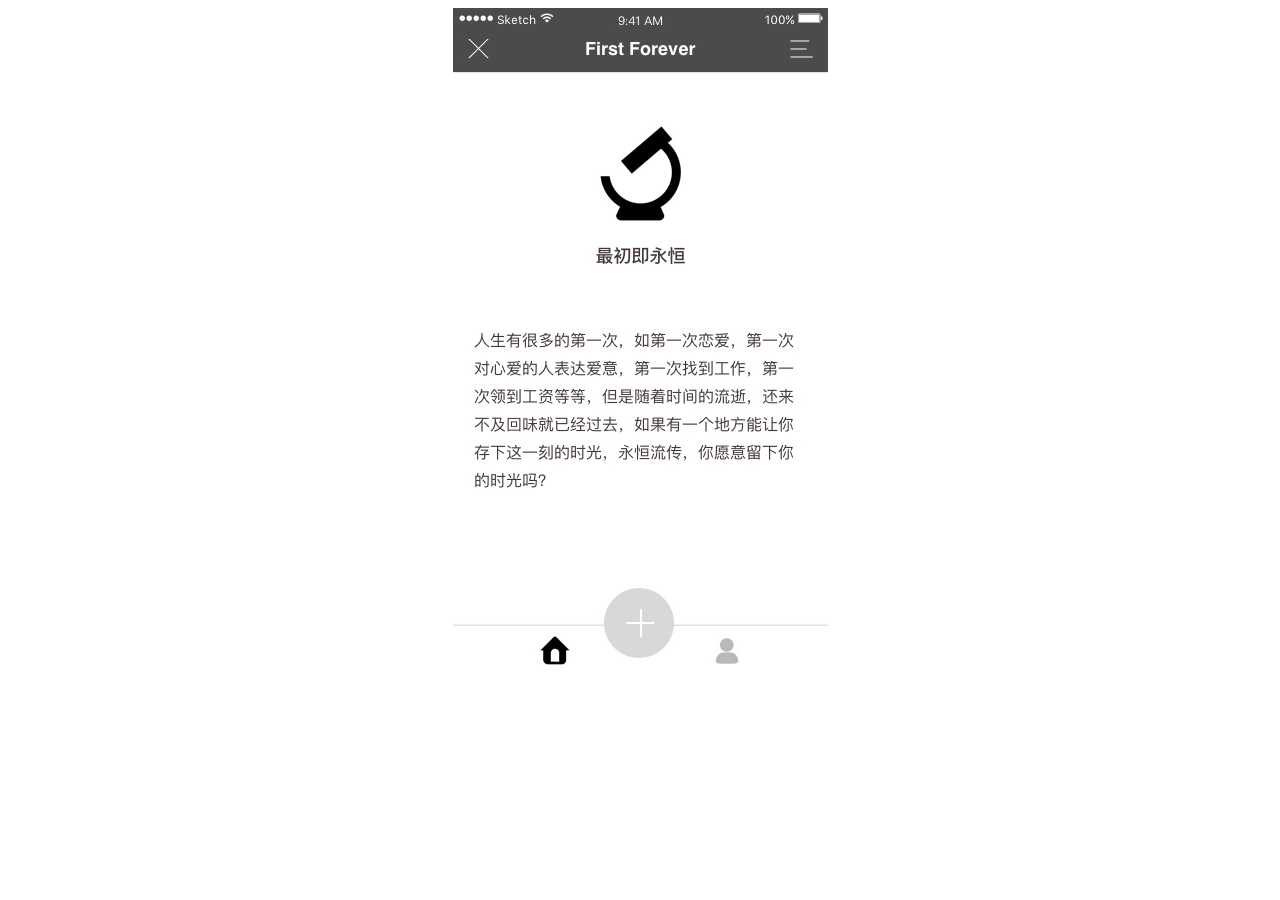
==== public/index.html @ b23efcf9 "Merge 60cd5068aedeac9380a2b76b3649a39e868a1724 into c3f8c4cc0a2c03d5113ac1af882ae8c8bd986554" ====
<!DOCTYPE html>
<html lang="en">
<head>
    <meta charset="UTF-8">
    <meta name="viewport" content="width=device-width,initial-scale=1.0, minimum-scale=1.0, maximum-scale=1.0, user-scalable=no"/>
    <title>First Forever</title>
</head>
<body style="text-align: center">

<a href="list.html">
    <img src="imgs/welcome.jpg">
</a>


</body>
</html>
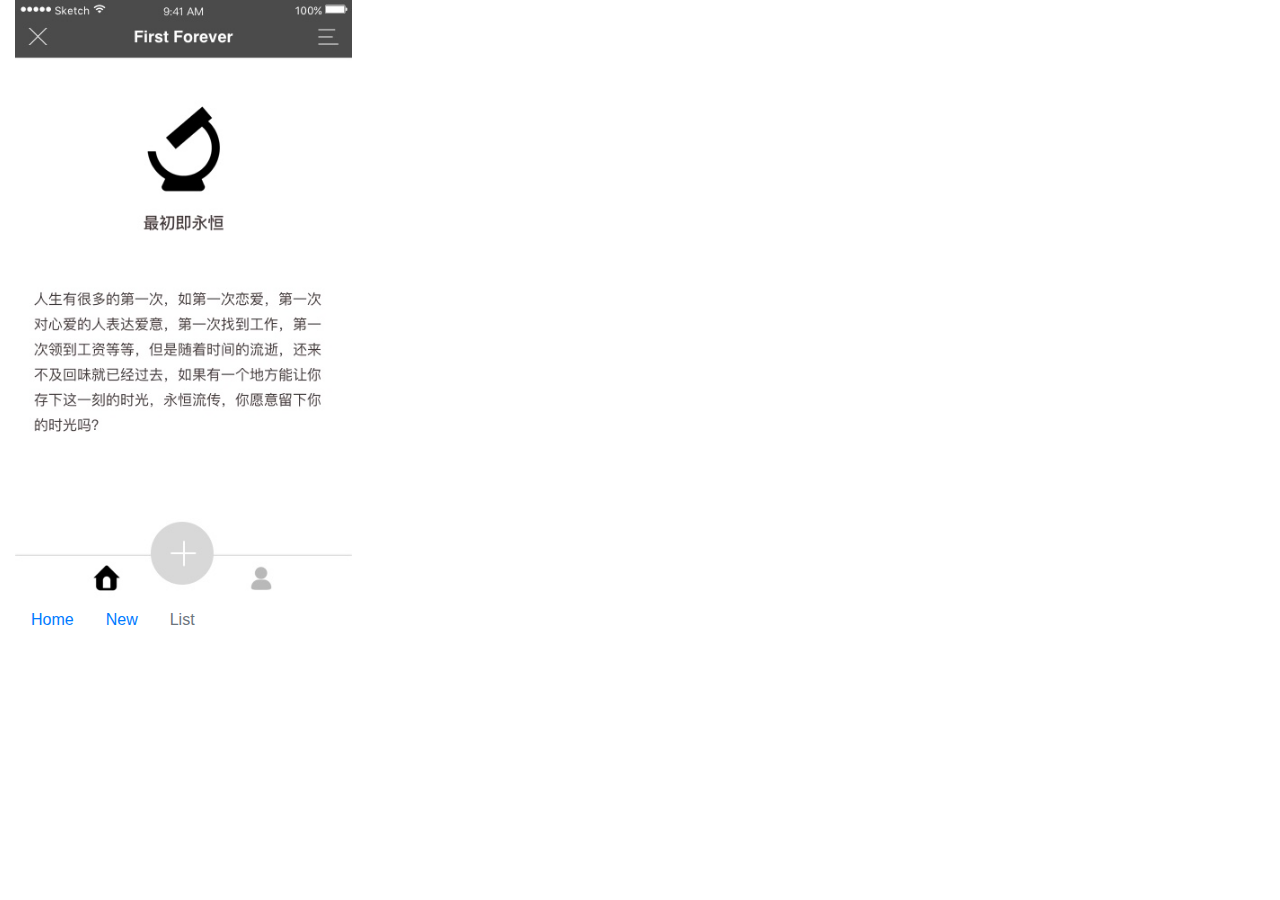
==== commit 1871e999: "init index page" ====
--- a/public/index.html
+++ b/public/index.html
@@ -4,12 +4,37 @@
     <meta charset="UTF-8">
     <meta name="viewport" content="width=device-width,initial-scale=1.0, minimum-scale=1.0, maximum-scale=1.0, user-scalable=no"/>
     <title>First Forever</title>
+
+    <link rel="stylesheet" type="text/css" href="https://cdnjs.cloudflare.com/ajax/libs/twitter-bootstrap/4.1.1/css/bootstrap.min.css">
 </head>
-<body style="text-align: center">
 
-<a href="list.html">
-    <img src="imgs/welcome.jpg">
-</a>
+<body id="indexPage">
+
+  <div class="container-fluid">
+    <div class="row">
+      <div class="col-md-12">
+        <img src="imgs/welcome.jpg" height="600">
+      </div>
+    </div>
+
+    <!-- navigation bar -->
+    <div class="row">
+      <div class="col-md-12">
+        <ul class="nav">
+          <li class="nav-item">
+            <a class="nav-link active" href="index.html">Home</a>
+          </li>
+          <li class="nav-item">
+            <a class="nav-link" href="new.html">New</a>
+          </li>
+          <li class="nav-item">
+            <a class="nav-link disabled" href="list.html">List</a>
+          </li>
+        </ul>
+      </div>
+    </div>
+
+  </div>
 
 
 </body>
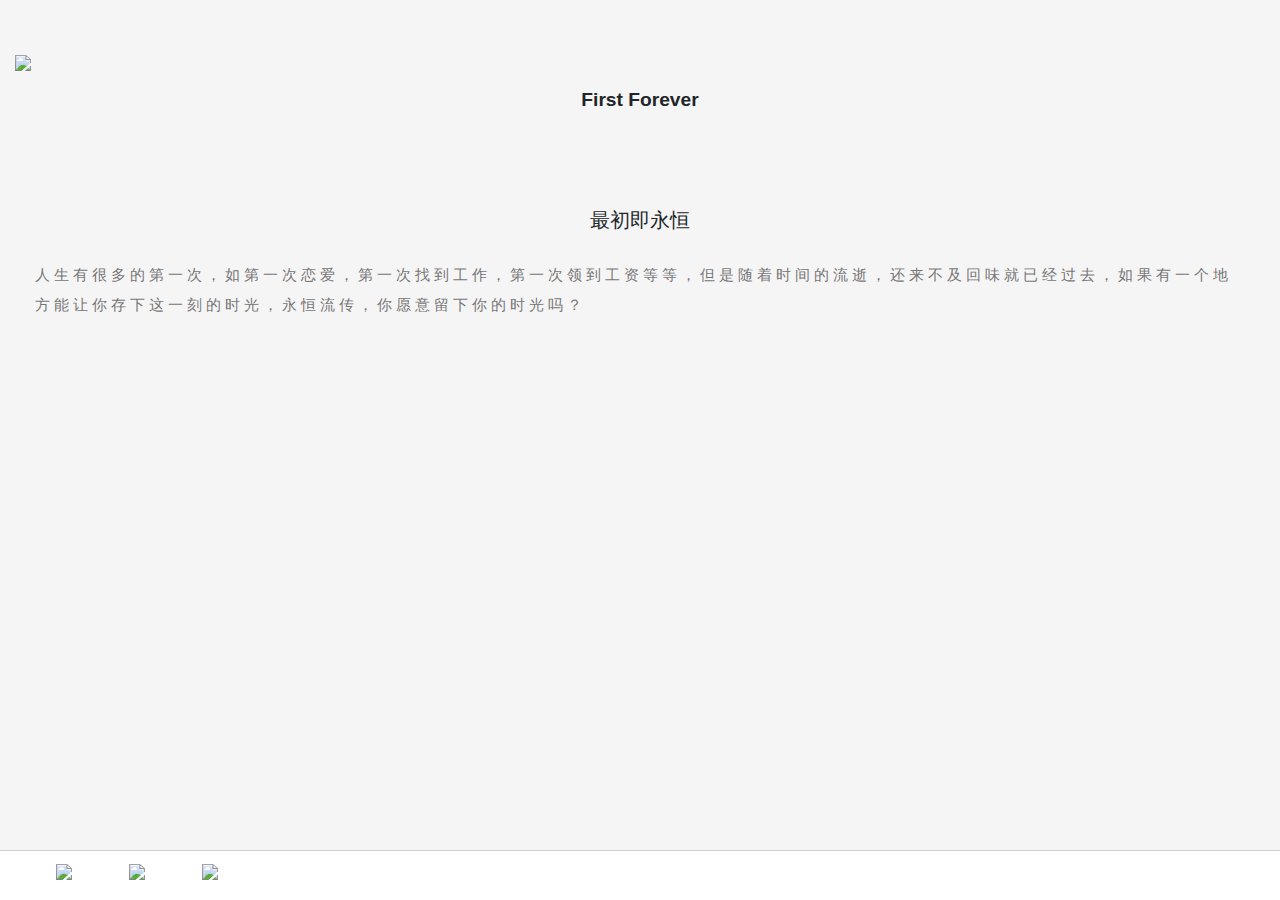
==== commit da3a1ef4: "add style for navigation bar" ====
--- a/public/index.html
+++ b/public/index.html
@@ -3,9 +3,41 @@
 <head>
     <meta charset="UTF-8">
     <meta name="viewport" content="width=device-width,initial-scale=1.0, minimum-scale=1.0, maximum-scale=1.0, user-scalable=no"/>
+    <style>
+      .logo{
+        margin-left: auto;
+        margin-right:auto;
+        margin-top: 40px;
+        max-height: 80px;
+        display:block;
+      }
+      .title{
+        text-align: center;
+        margin-top: 15px;
+        font-size: larger;
+        font-weight: bolder;
+      }
+      .headtext{
+        text-align: center;
+        margin-top: 90px;
+        font-size: 20px;
+        font-weight: inherit;
+      }
+      .contentText{
+        margin-left: 20px;
+        margin-top: 25px;
+        margin-right: 20px;
+        font-size: 15px;
+        font-weight: lighter;
+        color: #777677;
+        letter-spacing: 4px;
+        line-height: 30px;
+      }
+    </style>
     <title>First Forever</title>
 
     <link rel="stylesheet" type="text/css" href="https://cdnjs.cloudflare.com/ajax/libs/twitter-bootstrap/4.1.1/css/bootstrap.min.css">
+    <link rel="stylesheet" type="text/css" href="css/app.css">
 </head>
 
 <body id="indexPage">
@@ -13,22 +45,25 @@
   <div class="container-fluid">
     <div class="row">
       <div class="col-md-12">
-        <img src="imgs/welcome.jpg" height="600">
+        <img class="logo" src="imgs/logo.png">
+        <p class="title">First Forever</p>
+        <p class="headtext">最初即永恒</p>
+        <p class="contentText">人生有很多的第一次，如第一次恋爱，第一次找到工作，第一次领到工资等等，但是随着时间的流逝，还来不及回味就已经过去，如果有一个地方能让你存下这一刻的时光，永恒流传，你愿意留下你的时光吗？</p>
       </div>
     </div>
 
     <!-- navigation bar -->
-    <div class="row">
+    <div class="row" id="navigation">
       <div class="col-md-12">
         <ul class="nav">
           <li class="nav-item">
-            <a class="nav-link active" href="index.html">Home</a>
+            <a class="nav-link active" href="index.html" id="homeIcon"><img src="imgs/home-icon-inactive@2x.png" /></a>
           </li>
           <li class="nav-item">
-            <a class="nav-link" href="new.html">New</a>
+            <a class="nav-link" href="new.html"><img src="imgs/add-icon.png" /></a>
           </li>
           <li class="nav-item">
-            <a class="nav-link disabled" href="list.html">List</a>
+            <a class="nav-link disabled" href="list.html"><img src="imgs/list-icon-inactive@2x.png" /></a>
           </li>
         </ul>
       </div>
--- a/public/css/app.css
+++ b/public/css/app.css
@@ -0,0 +1,48 @@
+
+body {
+  background: #F6F5F5;
+  padding: 15px 0;
+}
+
+#contentTimeContainer {
+  background-color: #fff;
+  box-shadow: 0px 8px 18px #ccc;
+  border-radius: 5px;
+  width: 345px;
+  height: 80px;
+}
+
+#contentBody{
+  background-color: #fff;
+  box-shadow: 0px 8px 18px #ccc;
+  border-radius: 5px;
+  width: 345px;
+  height: 185px;
+}
+
+
+#submitBtn {
+  height: 50px;
+  background: #2F3AEB;
+  width: 100%;
+  box-shadow: 2px 2px 18px #2F3AEB;
+  border-radius: 5px;
+}
+
+
+.nav-link img{
+  width: 50%;
+}
+
+#navigation {
+  border-top: 1px solid #ccc;
+
+  position:absolute;bottom:0;width:100%;height:50px;background-color: #fff;
+}
+
+.nav-item {
+  margin-left: 25px;
+}
+
+
+
